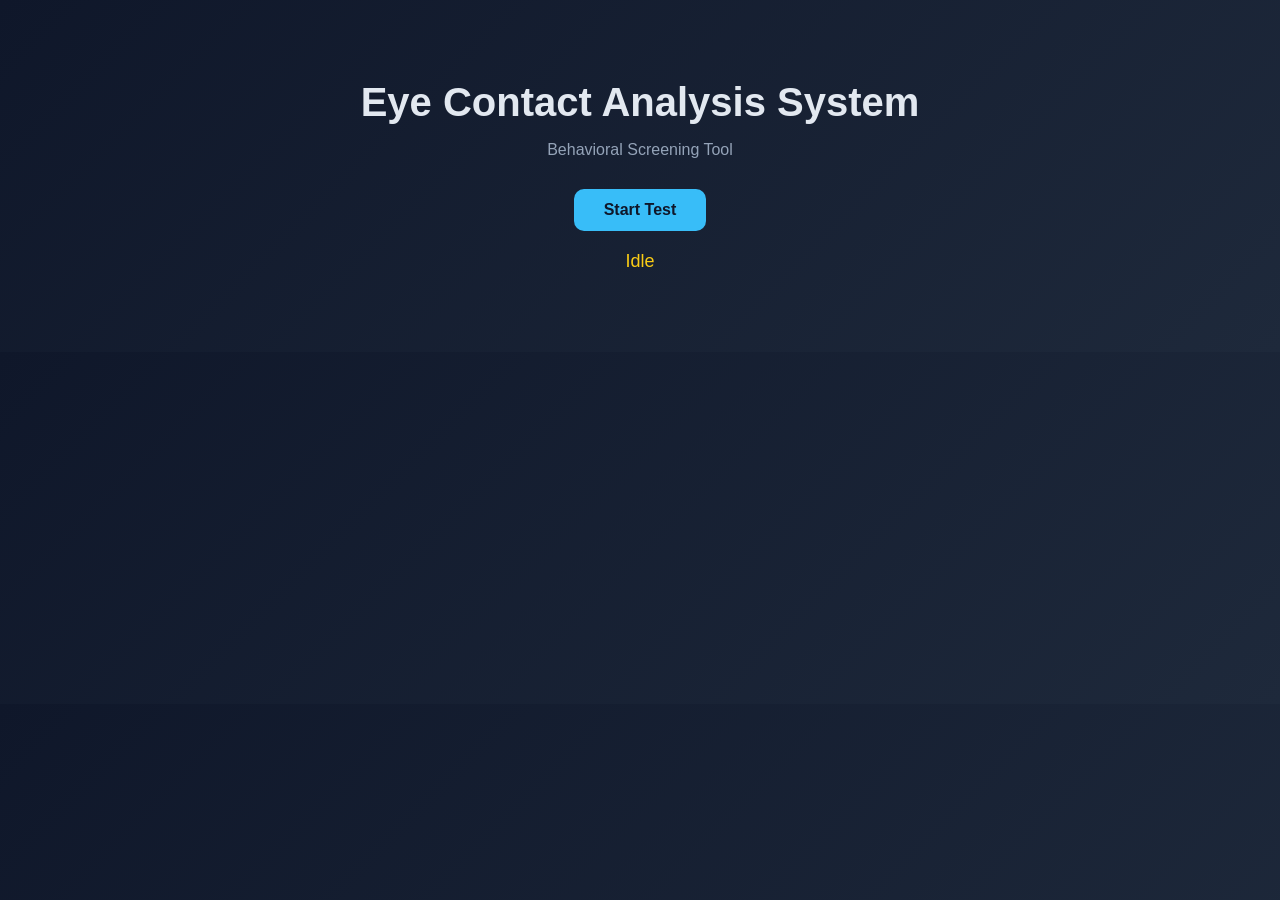
==== index.html @ 303dc3bf "frontend added" ====
<!DOCTYPE html>
<html lang="en">
<head>
    <meta charset="UTF-8">
    <title>Eye Contact Analysis</title>
    <link rel="stylesheet" href="styles.css">
</head>
<body>

<div class="container">
    <h1>Eye Contact Analysis System</h1>
    <p class="subtitle">Behavioral Screening Tool</p>

    <button onclick="startTest()" id="startBtn">
        Start Test
    </button>

    <div id="status">Idle</div>

    <div id="report" class="hidden">
        <h2>Session Report</h2>
        <div class="grid">
            <div class="card"><span>Eye Contact</span><p id="eye"></p></div>
            <div class="card"><span>Blink Rate</span><p id="blink"></p></div>
            <div class="card"><span>Fixations</span><p id="fix"></p></div>
            <div class="card"><span>Gaze Variance</span><p id="gaze"></p></div>
        </div>

        <div class="result">
            <h3 id="prediction"></h3>
            <p id="confidence"></p>
        </div>
    </div>
</div>

<script>
function startTest() {
    document.getElementById("status").innerText = "Running test... Please look at camera";
    
    fetch("http://127.0.0.1:5000/start-test")
    .then(res => res.json())
    .then(data => {
        const result = JSON.parse(data.result);

        document.getElementById("status").innerText = "Session Complete";

        document.getElementById("eye").innerText = result.eye_contact.toFixed(1) + "%";
        document.getElementById("blink").innerText = result.blink_rate.toFixed(1) + "/min";
        document.getElementById("fix").innerText = result.fixations;
        document.getElementById("gaze").innerText = result.gaze_variance.toFixed(2);

        document.getElementById("prediction").innerText = "Prediction: " + result.prediction;
        document.getElementById("confidence").innerText = "Confidence: " + result.confidence.toFixed(1) + "%";

        document.getElementById("report").classList.remove("hidden");
    });
}
</script>

</body>
</html>
---- styles.css ----
body {
    margin: 0;
    font-family: 'Segoe UI', sans-serif;
    background: linear-gradient(135deg, #0f172a, #1e293b);
    color: #e2e8f0;
}

.container {
    max-width: 800px;
    margin: 80px auto;
    text-align: center;
}

h1 {
    font-size: 2.5rem;
    margin-bottom: 5px;
}

.subtitle {
    color: #94a3b8;
    margin-bottom: 30px;
}

button {
    background: #38bdf8;
    border: none;
    padding: 12px 30px;
    font-size: 16px;
    border-radius: 10px;
    cursor: pointer;
    color: #0f172a;
    font-weight: bold;
    transition: 0.3s;
}

button:hover {
    background: #0ea5e9;
    transform: scale(1.05);
}

#status {
    margin-top: 20px;
    font-size: 18px;
    color: #facc15;
}

.hidden {
    display: none;
}

.grid {
    display: grid;
    grid-template-columns: repeat(2, 1fr);
    gap: 15px;
    margin-top: 30px;
}

.card {
    background: #1e293b;
    padding: 20px;
    border-radius: 15px;
    box-shadow: 0 4px 20px rgba(0,0,0,0.3);
}

.card span {
    color: #94a3b8;
    font-size: 14px;
}

.card p {
    font-size: 22px;
    margin: 5px 0 0;
}

.result {
    margin-top: 30px;
    padding: 20px;
    border-radius: 15px;
    background: #0f172a;
    border: 1px solid #334155;
}

.result h3 {
    color: #22c55e;
    margin-bottom: 5px;
}

.result p {
    color: #94a3b8;
}
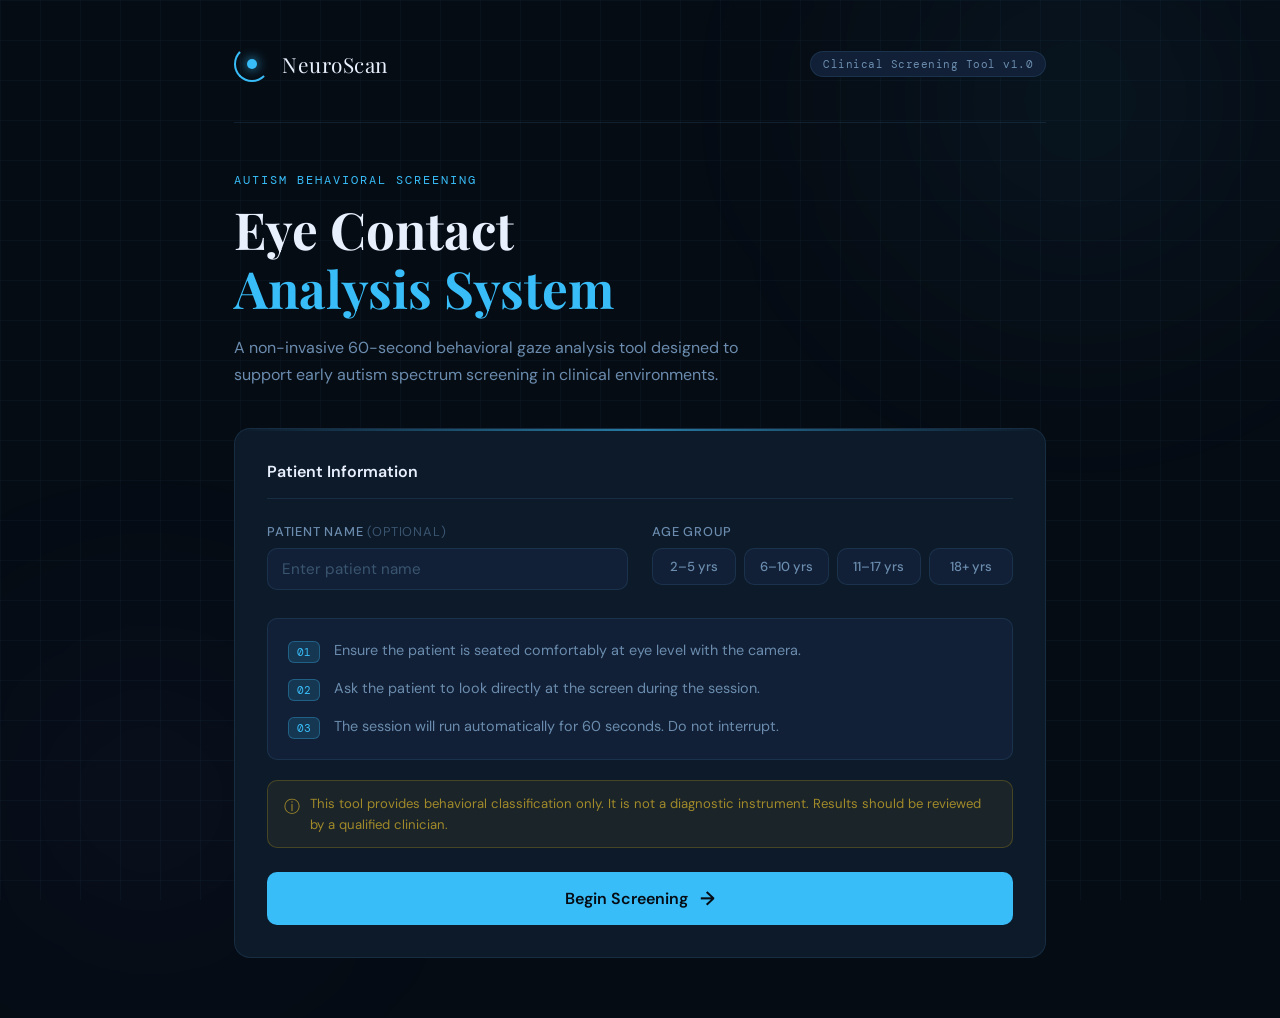
==== commit b8f97b68: "enhance UI with clinical design, age selector and medical recommendations" ====
--- a/index.html
+++ b/index.html
@@ -1,61 +1,425 @@
-<!DOCTYPE html>
+<!doctype html>
 <html lang="en">
-<head>
-    <meta charset="UTF-8">
-    <title>Eye Contact Analysis</title>
-    <link rel="stylesheet" href="styles.css">
-</head>
-<body>
-
-<div class="container">
-    <h1>Eye Contact Analysis System</h1>
-    <p class="subtitle">Behavioral Screening Tool</p>
-
-    <button onclick="startTest()" id="startBtn">
-        Start Test
-    </button>
-
-    <div id="status">Idle</div>
-
-    <div id="report" class="hidden">
-        <h2>Session Report</h2>
-        <div class="grid">
-            <div class="card"><span>Eye Contact</span><p id="eye"></p></div>
-            <div class="card"><span>Blink Rate</span><p id="blink"></p></div>
-            <div class="card"><span>Fixations</span><p id="fix"></p></div>
-            <div class="card"><span>Gaze Variance</span><p id="gaze"></p></div>
-        </div>
-
-        <div class="result">
-            <h3 id="prediction"></h3>
-            <p id="confidence"></p>
-        </div>
+  <head>
+    <meta charset="UTF-8" />
+    <title>NeuroScan | Eye Contact Analysis System</title>
+    <link rel="preconnect" href="https://fonts.googleapis.com" />
+    <link
+      href="https://fonts.googleapis.com/css2?family=DM+Sans:wght@300;400;500;600&family=DM+Mono:wght@400;500&family=Playfair+Display:wght@600&display=swap"
+      rel="stylesheet"
+    />
+    <link rel="stylesheet" href="styles.css" />
+  </head>
+  <body>
+    <div class="bg-grid"></div>
+    <div class="bg-glow bg-glow-1"></div>
+    <div class="bg-glow bg-glow-2"></div>
+
+    <div class="container">
+      <!-- HEADER -->
+      <header class="header">
+        <div class="header-logo">
+          <div class="logo-mark">
+            <div class="logo-ring"></div>
+            <div class="logo-dot"></div>
+          </div>
+          <span class="logo-text">NeuroScan</span>
+        </div>
+        <div class="header-badge">Clinical Screening Tool v1.0</div>
+      </header>
+
+      <!-- WELCOME SCREEN -->
+      <div id="welcome" class="screen screen-welcome">
+        <div class="welcome-hero">
+          <p class="section-eyebrow">Autism Behavioral Screening</p>
+          <h1 class="hero-title">
+            Eye Contact<br /><span class="accent">Analysis System</span>
+          </h1>
+          <p class="hero-sub">
+            A non-invasive 60-second behavioral gaze analysis tool designed to
+            support early autism spectrum screening in clinical environments.
+          </p>
+        </div>
+
+        <div class="form-panel">
+          <h3 class="form-title">Patient Information</h3>
+
+          <div class="form-row">
+            <div class="form-group">
+              <label class="form-label"
+                >Patient Name <span class="optional">(optional)</span></label
+              >
+              <input
+                type="text"
+                id="patientName"
+                class="form-input"
+                placeholder="Enter patient name"
+              />
+            </div>
+            <div class="form-group">
+              <label class="form-label">Age Group</label>
+              <div class="age-selector">
+                <button
+                  class="age-btn"
+                  data-age="2-5"
+                  onclick="selectAge(this)"
+                >
+                  2–5 yrs
+                </button>
+                <button
+                  class="age-btn"
+                  data-age="6-10"
+                  onclick="selectAge(this)"
+                >
+                  6–10 yrs
+                </button>
+                <button
+                  class="age-btn"
+                  data-age="11-17"
+                  onclick="selectAge(this)"
+                >
+                  11–17 yrs
+                </button>
+                <button
+                  class="age-btn"
+                  data-age="18+"
+                  onclick="selectAge(this)"
+                >
+                  18+ yrs
+                </button>
+              </div>
+            </div>
+          </div>
+
+          <div class="instruction-box">
+            <div class="instruction-item">
+              <div class="instr-num">01</div>
+              <p>
+                Ensure the patient is seated comfortably at eye level with the
+                camera.
+              </p>
+            </div>
+            <div class="instruction-item">
+              <div class="instr-num">02</div>
+              <p>
+                Ask the patient to look directly at the screen during the
+                session.
+              </p>
+            </div>
+            <div class="instruction-item">
+              <div class="instr-num">03</div>
+              <p>
+                The session will run automatically for 60 seconds. Do not
+                interrupt.
+              </p>
+            </div>
+          </div>
+
+          <div class="disclaimer">
+            <span class="disclaimer-icon">&#9432;</span>
+            This tool provides behavioral classification only. It is not a
+            diagnostic instrument. Results should be reviewed by a qualified
+            clinician.
+          </div>
+
+          <button onclick="startTest()" class="btn-primary" id="startBtn">
+            <span>Begin Screening</span>
+            <div class="btn-arrow">&#8594;</div>
+          </button>
+        </div>
+      </div>
+
+      <!-- RUNNING SCREEN -->
+      <div id="running" class="screen hidden">
+        <div class="running-center">
+          <div class="pulse-ring-container">
+            <div class="pulse-ring pr1"></div>
+            <div class="pulse-ring pr2"></div>
+            <div class="pulse-ring pr3"></div>
+            <div class="camera-icon">
+              <div class="cam-lens"></div>
+            </div>
+          </div>
+          <h2 class="running-title">Session In Progress</h2>
+          <p class="running-sub">
+            Please maintain eye contact with the screen.<br />Do not move or
+            look away.
+          </p>
+          <div class="progress-bar-wrap">
+            <div class="progress-bar-track">
+              <div class="progress-bar-fill" id="progressFill"></div>
+            </div>
+            <div class="progress-labels">
+              <span>0s</span>
+              <span id="progressTimer">60s remaining</span>
+              <span>60s</span>
+            </div>
+          </div>
+          <div class="live-indicators">
+            <div class="live-dot"></div>
+            <span>Recording behavioral data</span>
+          </div>
+        </div>
+      </div>
+
+      <!-- RESULT SCREEN -->
+      <div id="report" class="screen hidden">
+        <div class="result-header">
+          <div>
+            <p class="section-eyebrow">Screening Complete</p>
+            <h2 class="result-title">Behavioral Analysis Report</h2>
+          </div>
+          <div class="result-meta" id="resultMeta"></div>
+        </div>
+
+        <!-- Prediction Banner -->
+        <div class="prediction-banner" id="predictionBanner">
+          <div class="pred-left">
+            <div class="pred-icon" id="predIcon"></div>
+            <div>
+              <p class="pred-label">ML Classification</p>
+              <h2 class="pred-value" id="predValue"></h2>
+            </div>
+          </div>
+          <div class="pred-right">
+            <p class="conf-label">Confidence Score</p>
+            <div class="conf-bar-wrap">
+              <div class="conf-bar-track">
+                <div class="conf-bar-fill" id="confBar"></div>
+              </div>
+              <span class="conf-percent" id="confPercent"></span>
+            </div>
+          </div>
+        </div>
+
+        <!-- Metrics Grid -->
+        <div class="metrics-grid">
+          <div class="metric-card">
+            <p class="metric-label">Eye Contact</p>
+            <p class="metric-value" id="eye"></p>
+            <div class="metric-bar-wrap">
+              <div class="metric-bar" id="eyeBar"></div>
+            </div>
+          </div>
+          <div class="metric-card">
+            <p class="metric-label">Blink Rate</p>
+            <p class="metric-value" id="blink"></p>
+            <p class="metric-ref">Normal: 15–20/min</p>
+          </div>
+          <div class="metric-card">
+            <p class="metric-label">Total Fixations</p>
+            <p class="metric-value" id="fix"></p>
+            <p class="metric-ref">Higher = more stable gaze</p>
+          </div>
+          <div class="metric-card">
+            <p class="metric-label">Gaze Variance</p>
+            <p class="metric-value" id="gaze"></p>
+            <p class="metric-ref">Lower = more stable</p>
+          </div>
+        </div>
+
+        <!-- Clinical Recommendation -->
+        <div class="recommendation-box" id="recommendationBox">
+          <div class="rec-header">
+            <div class="rec-title-wrap">
+              <div class="rec-icon-box" id="recIconBox"></div>
+              <h3 class="rec-title">Clinical Recommendation</h3>
+            </div>
+            <div class="age-badge" id="ageBadge"></div>
+          </div>
+          <p class="rec-body" id="recBody"></p>
+          <div class="rec-actions" id="recActions"></div>
+        </div>
+
+        <div class="result-footer">
+          <p class="result-disclaimer">
+            &#9432; This report is generated by an AI-based behavioral screening
+            tool. It does not constitute a medical diagnosis. All results must
+            be interpreted by a qualified healthcare professional.
+          </p>
+          <button onclick="newSession()" class="btn-secondary">
+            &#8635; New Session
+          </button>
+        </div>
+      </div>
+
+      <!-- ERROR -->
+      <div id="status" class="hidden error-msg"></div>
     </div>
-</div>
-
-<script>
-function startTest() {
-    document.getElementById("status").innerText = "Running test... Please look at camera";
-    
-    fetch("http://127.0.0.1:5000/start-test")
-    .then(res => res.json())
-    .then(data => {
-        const result = JSON.parse(data.result);
-
-        document.getElementById("status").innerText = "Session Complete";
-
-        document.getElementById("eye").innerText = result.eye_contact.toFixed(1) + "%";
-        document.getElementById("blink").innerText = result.blink_rate.toFixed(1) + "/min";
+
+    <script>
+      let selectedAge = "";
+      let progressInterval = null;
+
+      function selectAge(btn) {
+        document
+          .querySelectorAll(".age-btn")
+          .forEach((b) => b.classList.remove("active"));
+        btn.classList.add("active");
+        selectedAge = btn.getAttribute("data-age");
+      }
+
+      function startTest() {
+        if (!selectedAge) {
+          alert("Please select an age group before starting.");
+          return;
+        }
+
+        document.getElementById("welcome").classList.add("hidden");
+        document.getElementById("running").classList.remove("hidden");
+
+        // Animate progress bar
+        let elapsed = 0;
+        const total = 60;
+        progressInterval = setInterval(() => {
+          elapsed++;
+          const pct = (elapsed / total) * 100;
+          document.getElementById("progressFill").style.width = pct + "%";
+          document.getElementById("progressTimer").innerText =
+            total - elapsed + "s remaining";
+          if (elapsed >= total) clearInterval(progressInterval);
+        }, 1000);
+
+        fetch("/start-test")
+          .then((res) => res.json().then((data) => ({ ok: res.ok, data })))
+          .then(({ ok, data }) => {
+            clearInterval(progressInterval);
+            if (!ok)
+              throw new Error(data.details || data.error || "Test failed");
+
+            showResult(data);
+          })
+          .catch((error) => {
+            clearInterval(progressInterval);
+            document.getElementById("running").classList.add("hidden");
+            document.getElementById("status").classList.remove("hidden");
+            document.getElementById("status").innerText =
+              "Error: " + error.message;
+          });
+      }
+
+      function showResult(result) {
+        document.getElementById("running").classList.add("hidden");
+        document.getElementById("report").classList.remove("hidden");
+
+        const isTypical = result.prediction === "Typical";
+        const name =
+          document.getElementById("patientName").value || "Anonymous";
+        const now = new Date();
+        const dateStr = now.toLocaleDateString("en-IN", {
+          day: "2-digit",
+          month: "short",
+          year: "numeric",
+        });
+        const timeStr = now.toLocaleTimeString("en-IN", {
+          hour: "2-digit",
+          minute: "2-digit",
+        });
+
+        // Meta
+        document.getElementById("resultMeta").innerHTML = `
+        <p class="meta-name">${name}</p>
+        <p class="meta-info">Age: ${selectedAge} &nbsp;|&nbsp; ${dateStr} &nbsp;|&nbsp; ${timeStr}</p>
+    `;
+
+        // Prediction banner
+        const banner = document.getElementById("predictionBanner");
+        banner.className =
+          "prediction-banner " +
+          (isTypical ? "banner-typical" : "banner-atypical");
+
+        document.getElementById("predIcon").innerHTML = isTypical
+          ? '<div class="icon-check">&#10003;</div>'
+          : '<div class="icon-warn">&#9650;</div>';
+
+        document.getElementById("predValue").innerText = isTypical
+          ? "Typical Gaze Behavior"
+          : "Atypical Gaze Behavior";
+
+        const conf = result.confidence.toFixed(1);
+        document.getElementById("confPercent").innerText = conf + "%";
+        setTimeout(() => {
+          document.getElementById("confBar").style.width = conf + "%";
+          document.getElementById("confBar").style.background = isTypical
+            ? "#22c55e"
+            : "#ef4444";
+        }, 300);
+
+        // Metrics
+        const eyeVal = result.eye_contact.toFixed(1);
+        document.getElementById("eye").innerText = eyeVal + "%";
+        document.getElementById("blink").innerText =
+          result.blink_rate.toFixed(1) + "/min";
         document.getElementById("fix").innerText = result.fixations;
-        document.getElementById("gaze").innerText = result.gaze_variance.toFixed(2);
-
-        document.getElementById("prediction").innerText = "Prediction: " + result.prediction;
-        document.getElementById("confidence").innerText = "Confidence: " + result.confidence.toFixed(1) + "%";
-
-        document.getElementById("report").classList.remove("hidden");
-    });
-}
-</script>
-
-</body>
-</html>+        document.getElementById("gaze").innerText =
+          result.gaze_variance.toFixed(2);
+        setTimeout(() => {
+          document.getElementById("eyeBar").style.width = eyeVal + "%";
+          document.getElementById("eyeBar").style.background =
+            eyeVal > 60 ? "#22c55e" : eyeVal > 40 ? "#facc15" : "#ef4444";
+        }, 400);
+
+        // Recommendation
+        const recBox = document.getElementById("recommendationBox");
+        recBox.className =
+          "recommendation-box " + (isTypical ? "rec-typical" : "rec-atypical");
+
+        document.getElementById("recIconBox").innerHTML = isTypical
+          ? '<span style="color:#22c55e;font-size:22px;">&#10003;</span>'
+          : '<span style="color:#ef4444;font-size:22px;">&#9650;</span>';
+
+        document.getElementById("ageBadge").innerText =
+          "Age Group: " + selectedAge;
+
+        const recText = getRecommendation(isTypical, selectedAge, result);
+        document.getElementById("recBody").innerHTML = recText.body;
+        document.getElementById("recActions").innerHTML = recText.actions;
+      }
+
+      function getRecommendation(isTypical, age, result) {
+        if (isTypical) {
+          return {
+            body: `The patient's gaze behavior falls <strong>within the typical range</strong> for the ${age} age group. Eye contact percentage and fixation patterns are consistent with normative behavioral data. <strong>No immediate specialist consultation is indicated</strong> based on this screening.`,
+            actions: `<div class="action-item action-ok"><strong>Next Step:</strong> Routine follow-up at next scheduled visit. No further action required at this time.</div>`,
+          };
+        } else {
+          let ageSpecific = "";
+          if (age === "2-5") {
+            ageSpecific =
+              "Early behavioral intervention is most effective in this age group. Early referral is strongly advised.";
+          } else if (age === "6-10") {
+            ageSpecific =
+              "School-age children benefit significantly from early support programs. A developmental assessment is recommended.";
+          } else if (age === "11-17") {
+            ageSpecific =
+              "Adolescent behavioral patterns should be evaluated in context of developmental history.";
+          } else {
+            ageSpecific =
+              "Adult presentations of atypical gaze behavior should be assessed alongside full clinical history.";
+          }
+
+          return {
+            body: `The patient's gaze behavior shows <strong>atypical patterns</strong> compared to normative data for the ${age} age group. Eye contact percentage and gaze stability metrics fall outside the typical range. <strong>A specialist consultation is recommended</strong> for comprehensive evaluation. ${ageSpecific}`,
+            actions: `
+                <div class="action-item action-warn"><strong>Recommended Action:</strong> Refer to a developmental pediatrician or child psychiatrist for comprehensive autism spectrum evaluation.</div>
+                <div class="action-item action-info"><strong>Suggested Assessment:</strong> Consider formal evaluation using standardized tools (ADOS-2, ADI-R) as clinically appropriate.</div>
+                <div class="action-item action-info"><strong>Note to Clinician:</strong> This screening result is one data point. A full clinical interview and developmental history are essential for any diagnosis.</div>
+            `,
+          };
+        }
+      }
+
+      function newSession() {
+        selectedAge = "";
+        document
+          .querySelectorAll(".age-btn")
+          .forEach((b) => b.classList.remove("active"));
+        document.getElementById("patientName").value = "";
+        document.getElementById("report").classList.add("hidden");
+        document.getElementById("status").classList.add("hidden");
+        document.getElementById("progressFill").style.width = "0%";
+        document.getElementById("welcome").classList.remove("hidden");
+      }
+    </script>
+  </body>
+</html>
--- a/styles.css
+++ b/styles.css
@@ -1,90 +1,919 @@
+/* ========= RESET & BASE ========= */
+*,
+*::before,
+*::after {
+  box-sizing: border-box;
+  margin: 0;
+  padding: 0;
+}
+
+:root {
+  --bg: #060c14;
+  --surface: #0d1a2a;
+  --surface2: #112036;
+  --border: rgba(99, 179, 237, 0.12);
+  --border-bright: rgba(99, 179, 237, 0.25);
+  --text: #e8f0fe;
+  --text-muted: #6b8cae;
+  --text-dim: #3a5570;
+  --accent: #38bdf8;
+  --accent-glow: rgba(56, 189, 248, 0.15);
+  --green: #22c55e;
+  --green-dim: rgba(34, 197, 94, 0.1);
+  --red: #ef4444;
+  --red-dim: rgba(239, 68, 68, 0.1);
+  --yellow: #facc15;
+  --font-main: "DM Sans", sans-serif;
+  --font-mono: "DM Mono", monospace;
+  --font-display: "Playfair Display", serif;
+  --radius: 16px;
+  --radius-sm: 10px;
+  --transition: 0.3s cubic-bezier(0.4, 0, 0.2, 1);
+}
+
+html {
+  font-size: 16px;
+}
+
 body {
-    margin: 0;
-    font-family: 'Segoe UI', sans-serif;
-    background: linear-gradient(135deg, #0f172a, #1e293b);
-    color: #e2e8f0;
-}
-
+  font-family: var(--font-main);
+  background: var(--bg);
+  color: var(--text);
+  min-height: 100vh;
+  overflow-x: hidden;
+  position: relative;
+}
+
+/* ========= BACKGROUND ========= */
+.bg-grid {
+  position: fixed;
+  inset: 0;
+  z-index: 0;
+  background-image:
+    linear-gradient(rgba(99, 179, 237, 0.04) 1px, transparent 1px),
+    linear-gradient(90deg, rgba(99, 179, 237, 0.04) 1px, transparent 1px);
+  background-size: 40px 40px;
+  pointer-events: none;
+}
+
+.bg-glow {
+  position: fixed;
+  border-radius: 50%;
+  filter: blur(100px);
+  pointer-events: none;
+  z-index: 0;
+}
+.bg-glow-1 {
+  width: 600px;
+  height: 600px;
+  background: radial-gradient(
+    circle,
+    rgba(56, 189, 248, 0.07) 0%,
+    transparent 70%
+  );
+  top: -200px;
+  right: -100px;
+  animation: float1 8s ease-in-out infinite;
+}
+.bg-glow-2 {
+  width: 500px;
+  height: 500px;
+  background: radial-gradient(
+    circle,
+    rgba(99, 102, 241, 0.06) 0%,
+    transparent 70%
+  );
+  bottom: -150px;
+  left: -100px;
+  animation: float2 10s ease-in-out infinite;
+}
+@keyframes float1 {
+  0%,
+  100% {
+    transform: translateY(0);
+  }
+  50% {
+    transform: translateY(30px);
+  }
+}
+@keyframes float2 {
+  0%,
+  100% {
+    transform: translateY(0);
+  }
+  50% {
+    transform: translateY(-25px);
+  }
+}
+
+/* ========= CONTAINER ========= */
 .container {
-    max-width: 800px;
-    margin: 80px auto;
-    text-align: center;
-}
-
-h1 {
-    font-size: 2.5rem;
-    margin-bottom: 5px;
-}
-
-.subtitle {
-    color: #94a3b8;
-    margin-bottom: 30px;
-}
-
-button {
-    background: #38bdf8;
-    border: none;
-    padding: 12px 30px;
-    font-size: 16px;
-    border-radius: 10px;
-    cursor: pointer;
-    color: #0f172a;
-    font-weight: bold;
-    transition: 0.3s;
-}
-
-button:hover {
-    background: #0ea5e9;
-    transform: scale(1.05);
-}
-
-#status {
-    margin-top: 20px;
-    font-size: 18px;
-    color: #facc15;
-}
-
+  position: relative;
+  z-index: 1;
+  max-width: 860px;
+  margin: 0 auto;
+  padding: 30px 24px 60px;
+}
+
+/* ========= HEADER ========= */
+.header {
+  display: flex;
+  align-items: center;
+  justify-content: space-between;
+  padding: 16px 0 40px;
+  border-bottom: 1px solid var(--border);
+  margin-bottom: 50px;
+  animation: fadeDown 0.6s ease both;
+}
+
+.header-logo {
+  display: flex;
+  align-items: center;
+  gap: 12px;
+}
+
+.logo-mark {
+  width: 36px;
+  height: 36px;
+  position: relative;
+  display: flex;
+  align-items: center;
+  justify-content: center;
+}
+.logo-ring {
+  position: absolute;
+  inset: 0;
+  border: 2px solid var(--accent);
+  border-radius: 50%;
+  animation: spin 6s linear infinite;
+  border-top-color: transparent;
+  border-right-color: transparent;
+}
+.logo-dot {
+  width: 10px;
+  height: 10px;
+  background: var(--accent);
+  border-radius: 50%;
+  box-shadow: 0 0 12px var(--accent);
+}
+@keyframes spin {
+  to {
+    transform: rotate(360deg);
+  }
+}
+
+.logo-text {
+  font-family: var(--font-display);
+  font-size: 1.3rem;
+  color: var(--text);
+  letter-spacing: 0.5px;
+}
+
+.header-badge {
+  font-family: var(--font-mono);
+  font-size: 0.7rem;
+  color: var(--text-muted);
+  background: var(--surface2);
+  border: 1px solid var(--border);
+  padding: 5px 12px;
+  border-radius: 20px;
+  letter-spacing: 0.5px;
+}
+
+/* ========= SCREENS ========= */
+.screen {
+  animation: fadeUp 0.5s ease both;
+}
 .hidden {
-    display: none;
-}
-
-.grid {
-    display: grid;
-    grid-template-columns: repeat(2, 1fr);
-    gap: 15px;
-    margin-top: 30px;
-}
-
-.card {
-    background: #1e293b;
-    padding: 20px;
-    border-radius: 15px;
-    box-shadow: 0 4px 20px rgba(0,0,0,0.3);
-}
-
-.card span {
-    color: #94a3b8;
-    font-size: 14px;
-}
-
-.card p {
-    font-size: 22px;
-    margin: 5px 0 0;
-}
-
-.result {
-    margin-top: 30px;
-    padding: 20px;
-    border-radius: 15px;
-    background: #0f172a;
-    border: 1px solid #334155;
-}
-
-.result h3 {
-    color: #22c55e;
-    margin-bottom: 5px;
-}
-
-.result p {
-    color: #94a3b8;
-}+  display: none !important;
+}
+
+@keyframes fadeUp {
+  from {
+    opacity: 0;
+    transform: translateY(20px);
+  }
+  to {
+    opacity: 1;
+    transform: translateY(0);
+  }
+}
+@keyframes fadeDown {
+  from {
+    opacity: 0;
+    transform: translateY(-10px);
+  }
+  to {
+    opacity: 1;
+    transform: translateY(0);
+  }
+}
+
+/* ========= WELCOME ========= */
+.section-eyebrow {
+  font-family: var(--font-mono);
+  font-size: 0.72rem;
+  color: var(--accent);
+  letter-spacing: 2px;
+  text-transform: uppercase;
+  margin-bottom: 12px;
+}
+
+.welcome-hero {
+  margin-bottom: 40px;
+}
+
+.hero-title {
+  font-family: var(--font-display);
+  font-size: clamp(2.2rem, 5vw, 3.2rem);
+  line-height: 1.15;
+  color: var(--text);
+  margin-bottom: 16px;
+}
+.hero-title .accent {
+  color: var(--accent);
+}
+
+.hero-sub {
+  font-size: 1rem;
+  color: var(--text-muted);
+  max-width: 540px;
+  line-height: 1.7;
+}
+
+/* Form panel */
+.form-panel {
+  background: var(--surface);
+  border: 1px solid var(--border);
+  border-radius: var(--radius);
+  padding: 32px;
+  position: relative;
+  overflow: hidden;
+}
+.form-panel::before {
+  content: "";
+  position: absolute;
+  top: 0;
+  left: 0;
+  right: 0;
+  height: 2px;
+  background: linear-gradient(90deg, transparent, var(--accent), transparent);
+  opacity: 0.6;
+}
+
+.form-title {
+  font-size: 1rem;
+  font-weight: 600;
+  color: var(--text);
+  margin-bottom: 24px;
+  padding-bottom: 16px;
+  border-bottom: 1px solid var(--border);
+}
+
+.form-row {
+  display: grid;
+  grid-template-columns: 1fr 1fr;
+  gap: 24px;
+  margin-bottom: 28px;
+}
+@media (max-width: 600px) {
+  .form-row {
+    grid-template-columns: 1fr;
+  }
+}
+
+.form-group {
+  display: flex;
+  flex-direction: column;
+  gap: 8px;
+}
+
+.form-label {
+  font-size: 0.8rem;
+  font-weight: 500;
+  color: var(--text-muted);
+  text-transform: uppercase;
+  letter-spacing: 0.8px;
+}
+.optional {
+  color: var(--text-dim);
+  font-weight: 400;
+}
+
+.form-input {
+  background: var(--surface2);
+  border: 1px solid var(--border);
+  border-radius: var(--radius-sm);
+  padding: 10px 14px;
+  color: var(--text);
+  font-family: var(--font-main);
+  font-size: 0.95rem;
+  outline: none;
+  transition: var(--transition);
+}
+.form-input:focus {
+  border-color: var(--accent);
+  box-shadow: 0 0 0 3px var(--accent-glow);
+}
+.form-input::placeholder {
+  color: var(--text-dim);
+}
+
+/* Age selector */
+.age-selector {
+  display: grid;
+  grid-template-columns: repeat(4, 1fr);
+  gap: 8px;
+}
+
+.age-btn {
+  background: var(--surface2);
+  border: 1px solid var(--border);
+  border-radius: var(--radius-sm);
+  padding: 9px 6px;
+  color: var(--text-muted);
+  font-family: var(--font-main);
+  font-size: 0.82rem;
+  font-weight: 500;
+  cursor: pointer;
+  transition: var(--transition);
+  text-align: center;
+}
+.age-btn:hover {
+  border-color: var(--accent);
+  color: var(--accent);
+}
+.age-btn.active {
+  background: var(--accent-glow);
+  border-color: var(--accent);
+  color: var(--accent);
+  box-shadow: 0 0 12px var(--accent-glow);
+}
+
+/* Instructions */
+.instruction-box {
+  display: flex;
+  flex-direction: column;
+  gap: 14px;
+  background: var(--surface2);
+  border: 1px solid var(--border);
+  border-radius: var(--radius-sm);
+  padding: 20px;
+  margin-bottom: 20px;
+}
+
+.instruction-item {
+  display: flex;
+  align-items: flex-start;
+  gap: 14px;
+}
+
+.instr-num {
+  font-family: var(--font-mono);
+  font-size: 0.7rem;
+  color: var(--accent);
+  background: var(--accent-glow);
+  border: 1px solid rgba(56, 189, 248, 0.3);
+  border-radius: 6px;
+  padding: 3px 8px;
+  white-space: nowrap;
+  flex-shrink: 0;
+  margin-top: 2px;
+}
+
+.instruction-item p {
+  font-size: 0.9rem;
+  color: var(--text-muted);
+  line-height: 1.6;
+}
+
+/* Disclaimer */
+.disclaimer {
+  background: rgba(250, 204, 21, 0.06);
+  border: 1px solid rgba(250, 204, 21, 0.2);
+  border-radius: var(--radius-sm);
+  padding: 12px 16px;
+  font-size: 0.82rem;
+  color: #a18a2a;
+  line-height: 1.6;
+  margin-bottom: 24px;
+  display: flex;
+  gap: 10px;
+  align-items: flex-start;
+}
+.disclaimer-icon {
+  font-size: 1rem;
+  flex-shrink: 0;
+  margin-top: 1px;
+}
+
+/* Primary button */
+.btn-primary {
+  width: 100%;
+  display: flex;
+  align-items: center;
+  justify-content: center;
+  gap: 12px;
+  background: var(--accent);
+  color: var(--bg);
+  border: none;
+  border-radius: var(--radius-sm);
+  padding: 14px 28px;
+  font-family: var(--font-main);
+  font-size: 1rem;
+  font-weight: 600;
+  cursor: pointer;
+  transition: var(--transition);
+  position: relative;
+  overflow: hidden;
+}
+.btn-primary::before {
+  content: "";
+  position: absolute;
+  inset: 0;
+  background: linear-gradient(135deg, rgba(255, 255, 255, 0.15), transparent);
+  opacity: 0;
+  transition: var(--transition);
+}
+.btn-primary:hover {
+  transform: translateY(-2px);
+  box-shadow: 0 8px 30px rgba(56, 189, 248, 0.35);
+}
+.btn-primary:hover::before {
+  opacity: 1;
+}
+.btn-arrow {
+  font-size: 1.2rem;
+  transition: transform 0.3s;
+}
+.btn-primary:hover .btn-arrow {
+  transform: translateX(5px);
+}
+
+/* ========= RUNNING SCREEN ========= */
+.running-center {
+  text-align: center;
+  padding: 60px 20px;
+  display: flex;
+  flex-direction: column;
+  align-items: center;
+}
+
+.pulse-ring-container {
+  position: relative;
+  width: 120px;
+  height: 120px;
+  display: flex;
+  align-items: center;
+  justify-content: center;
+  margin-bottom: 40px;
+}
+
+.pulse-ring {
+  position: absolute;
+  border-radius: 50%;
+  border: 1px solid var(--accent);
+  animation: pulseRing 2.5s ease-out infinite;
+}
+.pr1 {
+  width: 120px;
+  height: 120px;
+  animation-delay: 0s;
+}
+.pr2 {
+  width: 80px;
+  height: 80px;
+  animation-delay: 0.5s;
+}
+.pr3 {
+  width: 50px;
+  height: 50px;
+  animation-delay: 1s;
+}
+
+@keyframes pulseRing {
+  0% {
+    transform: scale(0.8);
+    opacity: 1;
+  }
+  100% {
+    transform: scale(1.4);
+    opacity: 0;
+  }
+}
+
+.camera-icon {
+  width: 44px;
+  height: 44px;
+  background: var(--surface2);
+  border: 2px solid var(--border-bright);
+  border-radius: 50%;
+  display: flex;
+  align-items: center;
+  justify-content: center;
+  z-index: 1;
+}
+.cam-lens {
+  width: 18px;
+  height: 18px;
+  border: 2px solid var(--accent);
+  border-radius: 50%;
+  background: var(--accent-glow);
+  animation: blink 2s ease-in-out infinite;
+}
+@keyframes blink {
+  0%,
+  100% {
+    opacity: 1;
+  }
+  50% {
+    opacity: 0.3;
+  }
+}
+
+.running-title {
+  font-family: var(--font-display);
+  font-size: 1.8rem;
+  margin-bottom: 12px;
+}
+.running-sub {
+  color: var(--text-muted);
+  line-height: 1.7;
+  margin-bottom: 36px;
+}
+
+.progress-bar-wrap {
+  width: 100%;
+  max-width: 400px;
+  margin-bottom: 24px;
+}
+
+.progress-bar-track {
+  height: 4px;
+  background: var(--surface2);
+  border-radius: 10px;
+  overflow: hidden;
+  margin-bottom: 8px;
+}
+.progress-bar-fill {
+  height: 100%;
+  width: 0%;
+  background: linear-gradient(90deg, var(--accent), #818cf8);
+  border-radius: 10px;
+  transition: width 1s linear;
+  box-shadow: 0 0 10px var(--accent);
+}
+
+.progress-labels {
+  display: flex;
+  justify-content: space-between;
+  font-family: var(--font-mono);
+  font-size: 0.72rem;
+  color: var(--text-dim);
+}
+
+.live-indicators {
+  display: flex;
+  align-items: center;
+  gap: 8px;
+  font-size: 0.82rem;
+  color: var(--text-muted);
+}
+.live-dot {
+  width: 8px;
+  height: 8px;
+  border-radius: 50%;
+  background: var(--red);
+  box-shadow: 0 0 8px var(--red);
+  animation: livePulse 1.2s ease-in-out infinite;
+}
+@keyframes livePulse {
+  0%,
+  100% {
+    opacity: 1;
+  }
+  50% {
+    opacity: 0.3;
+  }
+}
+
+/* ========= RESULT SCREEN ========= */
+.result-header {
+  display: flex;
+  justify-content: space-between;
+  align-items: flex-start;
+  margin-bottom: 28px;
+}
+.result-title {
+  font-family: var(--font-display);
+  font-size: 1.8rem;
+  margin-top: 6px;
+}
+.result-meta {
+  text-align: right;
+}
+.meta-name {
+  font-weight: 600;
+  font-size: 0.95rem;
+  margin-bottom: 4px;
+}
+.meta-info {
+  font-size: 0.78rem;
+  color: var(--text-muted);
+  font-family: var(--font-mono);
+}
+
+/* Prediction banner */
+.prediction-banner {
+  display: flex;
+  justify-content: space-between;
+  align-items: center;
+  padding: 24px 28px;
+  border-radius: var(--radius);
+  border: 1px solid var(--border);
+  margin-bottom: 24px;
+  transition: var(--transition);
+  gap: 20px;
+}
+.banner-typical {
+  background: linear-gradient(
+    135deg,
+    rgba(34, 197, 94, 0.08),
+    rgba(34, 197, 94, 0.03)
+  );
+  border-color: rgba(34, 197, 94, 0.35);
+}
+.banner-atypical {
+  background: linear-gradient(
+    135deg,
+    rgba(239, 68, 68, 0.08),
+    rgba(239, 68, 68, 0.03)
+  );
+  border-color: rgba(239, 68, 68, 0.35);
+}
+
+.pred-left {
+  display: flex;
+  align-items: center;
+  gap: 16px;
+}
+.pred-right {
+  text-align: right;
+  min-width: 180px;
+}
+
+.pred-icon {
+  width: 44px;
+  height: 44px;
+  border-radius: 50%;
+  display: flex;
+  align-items: center;
+  justify-content: center;
+}
+.icon-check {
+  font-size: 22px;
+  color: var(--green);
+}
+.icon-warn {
+  font-size: 20px;
+  color: var(--red);
+}
+
+.pred-label {
+  font-size: 0.75rem;
+  color: var(--text-muted);
+  text-transform: uppercase;
+  letter-spacing: 1px;
+  margin-bottom: 4px;
+  font-family: var(--font-mono);
+}
+.pred-value {
+  font-family: var(--font-display);
+  font-size: 1.4rem;
+}
+
+.conf-label {
+  font-size: 0.75rem;
+  color: var(--text-muted);
+  margin-bottom: 8px;
+  font-family: var(--font-mono);
+  text-transform: uppercase;
+  letter-spacing: 1px;
+}
+.conf-bar-wrap {
+  display: flex;
+  align-items: center;
+  gap: 10px;
+}
+.conf-bar-track {
+  flex: 1;
+  height: 6px;
+  background: var(--surface2);
+  border-radius: 10px;
+  overflow: hidden;
+}
+.conf-bar-fill {
+  height: 100%;
+  width: 0%;
+  border-radius: 10px;
+  transition: width 1s ease 0.5s;
+}
+.conf-percent {
+  font-family: var(--font-mono);
+  font-size: 0.9rem;
+  font-weight: 500;
+  white-space: nowrap;
+}
+
+/* Metrics grid */
+.metrics-grid {
+  display: grid;
+  grid-template-columns: repeat(2, 1fr);
+  gap: 14px;
+  margin-bottom: 24px;
+}
+@media (max-width: 500px) {
+  .metrics-grid {
+    grid-template-columns: 1fr;
+  }
+}
+
+.metric-card {
+  background: var(--surface);
+  border: 1px solid var(--border);
+  border-radius: var(--radius-sm);
+  padding: 20px;
+  transition: var(--transition);
+}
+.metric-card:hover {
+  border-color: var(--border-bright);
+  transform: translateY(-2px);
+}
+
+.metric-label {
+  font-size: 0.75rem;
+  color: var(--text-muted);
+  text-transform: uppercase;
+  letter-spacing: 0.8px;
+  margin-bottom: 8px;
+  font-family: var(--font-mono);
+}
+.metric-value {
+  font-family: var(--font-display);
+  font-size: 1.8rem;
+  color: var(--text);
+  margin-bottom: 8px;
+}
+.metric-ref {
+  font-size: 0.72rem;
+  color: var(--text-dim);
+}
+
+.metric-bar-wrap {
+  height: 3px;
+  background: var(--surface2);
+  border-radius: 10px;
+  overflow: hidden;
+}
+.metric-bar {
+  height: 100%;
+  width: 0%;
+  border-radius: 10px;
+  transition: width 1s ease 0.5s;
+}
+
+/* Recommendation */
+.recommendation-box {
+  border: 1px solid var(--border);
+  border-radius: var(--radius);
+  padding: 24px 28px;
+  margin-bottom: 24px;
+}
+.rec-typical {
+  background: var(--green-dim);
+  border-color: rgba(34, 197, 94, 0.25);
+}
+.rec-atypical {
+  background: var(--red-dim);
+  border-color: rgba(239, 68, 68, 0.25);
+}
+
+.rec-header {
+  display: flex;
+  justify-content: space-between;
+  align-items: center;
+  margin-bottom: 16px;
+  padding-bottom: 14px;
+  border-bottom: 1px solid rgba(255, 255, 255, 0.06);
+}
+.rec-title-wrap {
+  display: flex;
+  align-items: center;
+  gap: 12px;
+}
+.rec-icon-box {
+  width: 32px;
+  height: 32px;
+  display: flex;
+  align-items: center;
+  justify-content: center;
+}
+.rec-title {
+  font-size: 1rem;
+  font-weight: 600;
+}
+.age-badge {
+  font-family: var(--font-mono);
+  font-size: 0.72rem;
+  background: var(--surface2);
+  border: 1px solid var(--border);
+  border-radius: 20px;
+  padding: 4px 12px;
+  color: var(--text-muted);
+}
+
+.rec-body {
+  font-size: 0.9rem;
+  color: var(--text-muted);
+  line-height: 1.75;
+  margin-bottom: 16px;
+}
+.rec-body strong {
+  color: var(--text);
+}
+
+.rec-actions {
+  display: flex;
+  flex-direction: column;
+  gap: 10px;
+}
+
+.action-item {
+  font-size: 0.85rem;
+  line-height: 1.6;
+  padding: 12px 16px;
+  border-radius: var(--radius-sm);
+}
+.action-item strong {
+  display: block;
+  margin-bottom: 2px;
+}
+.action-ok {
+  background: rgba(34, 197, 94, 0.08);
+  border: 1px solid rgba(34, 197, 94, 0.2);
+  color: #86efac;
+}
+.action-warn {
+  background: rgba(239, 68, 68, 0.08);
+  border: 1px solid rgba(239, 68, 68, 0.2);
+  color: #fca5a5;
+}
+.action-info {
+  background: rgba(56, 189, 248, 0.06);
+  border: 1px solid rgba(56, 189, 248, 0.15);
+  color: #7dd3fc;
+}
+
+/* Footer */
+.result-footer {
+  display: flex;
+  justify-content: space-between;
+  align-items: flex-start;
+  gap: 20px;
+  padding-top: 20px;
+  border-top: 1px solid var(--border);
+}
+.result-disclaimer {
+  font-size: 0.78rem;
+  color: var(--text-dim);
+  line-height: 1.6;
+  max-width: 550px;
+}
+
+.btn-secondary {
+  white-space: nowrap;
+  background: var(--surface2);
+  color: var(--text-muted);
+  border: 1px solid var(--border);
+  border-radius: var(--radius-sm);
+  padding: 10px 20px;
+  font-family: var(--font-main);
+  font-size: 0.9rem;
+  cursor: pointer;
+  transition: var(--transition);
+}
+.btn-secondary:hover {
+  border-color: var(--accent);
+  color: var(--accent);
+}
+
+/* Error */
+.error-msg {
+  background: var(--red-dim);
+  border: 1px solid rgba(239, 68, 68, 0.3);
+  border-radius: var(--radius-sm);
+  padding: 16px 20px;
+  color: #fca5a5;
+  font-size: 0.9rem;
+  margin-top: 20px;
+}
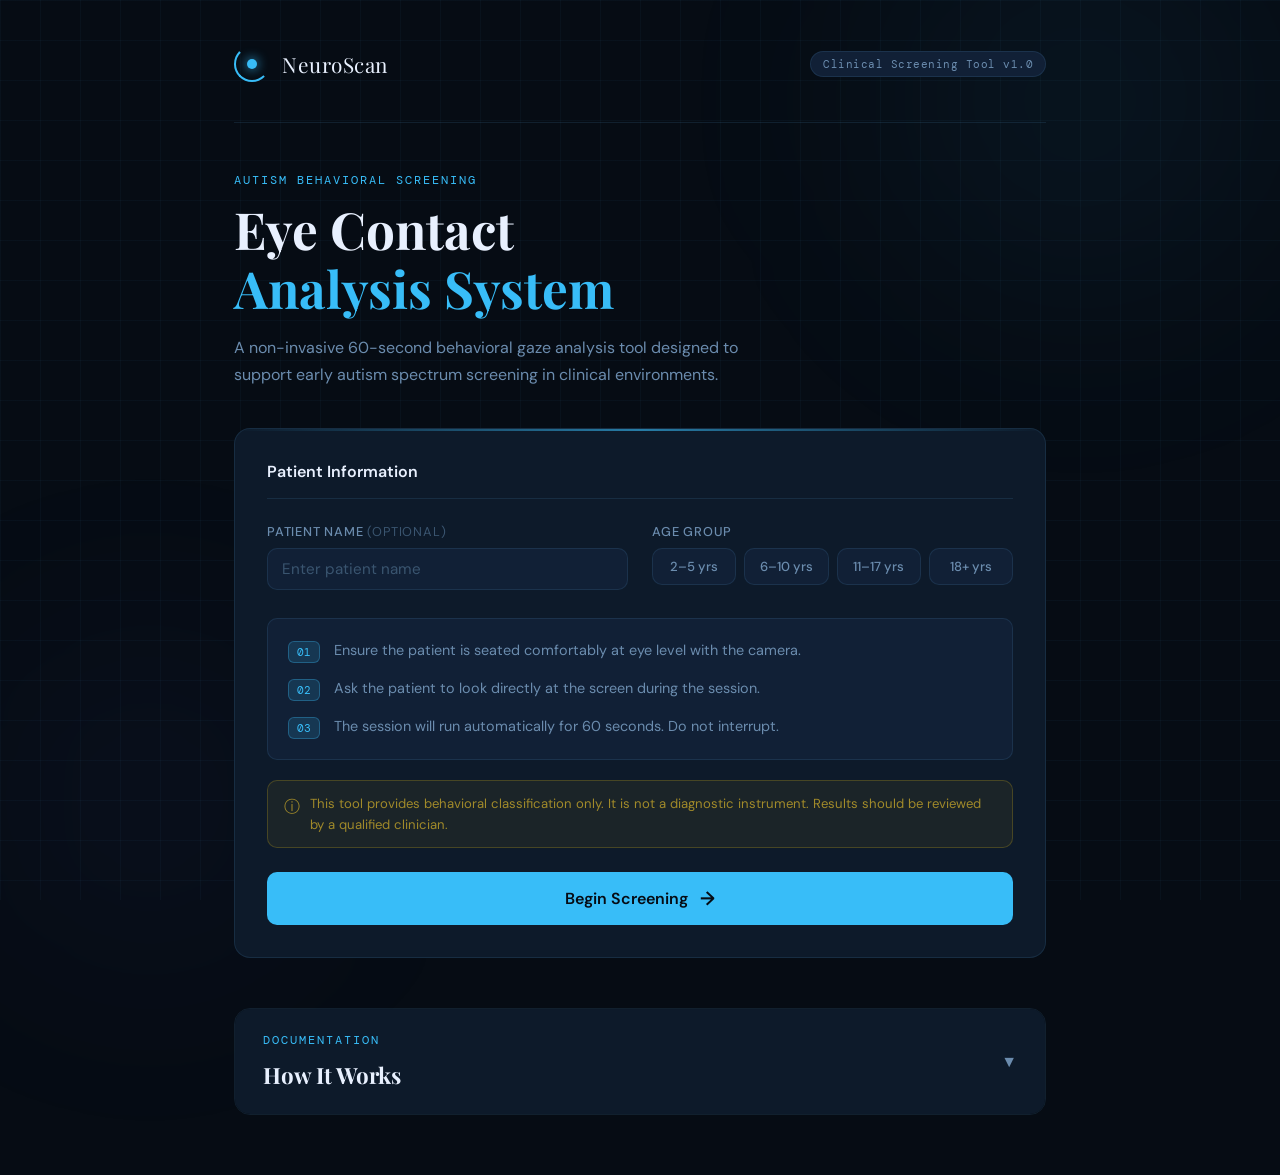
==== commit 614327ba: "add collapsible about section with model stats and how it works" ====
--- a/index.html
+++ b/index.html
@@ -237,14 +237,154 @@
             tool. It does not constitute a medical diagnosis. All results must
             be interpreted by a qualified healthcare professional.
           </p>
-          <button onclick="newSession()" class="btn-secondary">
-            &#8635; New Session
-          </button>
+          <div class="footer-buttons">
+            <button onclick="newSession()" class="btn-secondary">
+              &#8635; New Session
+            </button>
+            <button onclick="loadHistory()" class="btn-secondary btn-history">
+              &#9776; View History
+            </button>
+          </div>
+        </div>
+      </div>
+
+      <!-- ABOUT SECTION -->
+      <div class="about-section">
+        <div class="about-header" onclick="toggleAbout()">
+          <div>
+            <p class="section-eyebrow">Documentation</p>
+            <h2 class="about-title">How It Works</h2>
+          </div>
+          <div class="about-toggle" id="aboutToggle">&#9660;</div>
+        </div>
+
+        <div class="about-body hidden" id="aboutBody">
+          <div class="about-grid">
+            <div class="about-card">
+              <div class="about-card-num">01</div>
+              <h4 class="about-card-title">What Is Measured</h4>
+              <p class="about-card-text">
+                The system tracks 11 behavioral metrics using your webcam,
+                including eye contact percentage, blink rate, gaze variance,
+                fixation count, and inter-blink interval, during a 60-second
+                session.
+              </p>
+            </div>
+
+            <div class="about-card">
+              <div class="about-card-num">02</div>
+              <h4 class="about-card-title">How the ML Model Works</h4>
+              <p class="about-card-text">
+                A Random Forest classifier trained on 92 labeled sessions
+                (46 typical, 46 atypical) analyzes the extracted metrics and
+                classifies gaze behavior. The model achieved 84% accuracy with
+                cross-validation.
+              </p>
+            </div>
+
+            <div class="about-card">
+              <div class="about-card-num">03</div>
+              <h4 class="about-card-title">What Typical Means</h4>
+              <p class="about-card-text">
+                Typical gaze behavior indicates eye contact percentage and
+                fixation patterns consistent with normative behavioral data. It
+                does not mean the person has no condition, only that gaze
+                patterns appear within expected range.
+              </p>
+            </div>
+
+            <div class="about-card">
+              <div class="about-card-num">04</div>
+              <h4 class="about-card-title">What Atypical Means</h4>
+              <p class="about-card-text">
+                Atypical gaze behavior indicates patterns outside the normative
+                range, including reduced eye contact, irregular fixations, or
+                high gaze variance. This is a behavioral flag, not a diagnosis
+                of autism.
+              </p>
+            </div>
+
+            <div class="about-card">
+              <div class="about-card-num">05</div>
+              <h4 class="about-card-title">System Limitations</h4>
+              <p class="about-card-text">
+                This tool is a behavioral screening aid only. Lighting
+                conditions, camera quality, and patient cooperation can affect
+                results. It cannot replace a formal clinical evaluation or
+                standardized diagnostic assessment.
+              </p>
+            </div>
+
+            <div class="about-card">
+              <div class="about-card-num">06</div>
+              <h4 class="about-card-title">Intended Use</h4>
+              <p class="about-card-text">
+                Designed for use at hospital entry points as a first-level
+                behavioral screening tool. Results should always be reviewed by
+                a qualified clinician before any action is taken.
+              </p>
+            </div>
+          </div>
+
+          <div class="model-stats">
+            <div class="stat-item">
+              <p class="stat-value">84%</p>
+              <p class="stat-label">Model Accuracy</p>
+            </div>
+            <div class="stat-item">
+              <p class="stat-value">92</p>
+              <p class="stat-label">Training Sessions</p>
+            </div>
+            <div class="stat-item">
+              <p class="stat-value">11</p>
+              <p class="stat-label">Behavioral Features</p>
+            </div>
+            <div class="stat-item">
+              <p class="stat-value">60s</p>
+              <p class="stat-label">Session Duration</p>
+            </div>
+          </div>
         </div>
       </div>
 
       <!-- ERROR -->
       <div id="status" class="hidden error-msg"></div>
+
+      <!-- SESSION HISTORY -->
+      <div id="historySection" class="screen hidden">
+        <div class="history-header">
+          <div>
+            <p class="section-eyebrow">Session Log</p>
+            <h2 class="history-title">Screening History</h2>
+          </div>
+          <button
+            onclick="toggleHistory()"
+            class="btn-secondary"
+            id="historyToggleBtn"
+          >
+            &#9650; Hide History
+          </button>
+        </div>
+
+        <div class="history-table-wrap">
+          <table class="history-table">
+            <thead>
+              <tr>
+                <th>Date</th>
+                <th>Time</th>
+                <th>Name</th>
+                <th>Age</th>
+                <th>Eye Contact</th>
+                <th>Blink Rate</th>
+                <th>Fixations</th>
+                <th>Result</th>
+                <th>Confidence</th>
+              </tr>
+            </thead>
+            <tbody id="historyBody"></tbody>
+          </table>
+        </div>
+      </div>
     </div>
 
     <script>
@@ -299,6 +439,7 @@
       }
 
       function showResult(result) {
+        saveSession(result);
         document.getElementById("running").classList.add("hidden");
         document.getElementById("report").classList.remove("hidden");
 
@@ -417,8 +558,81 @@
         document.getElementById("patientName").value = "";
         document.getElementById("report").classList.add("hidden");
         document.getElementById("status").classList.add("hidden");
+        document.getElementById("historySection").classList.add("hidden");
         document.getElementById("progressFill").style.width = "0%";
+        document.getElementById("progressTimer").innerText = "60s remaining";
         document.getElementById("welcome").classList.remove("hidden");
+      }
+
+      function saveSession(result) {
+        const name = document.getElementById("patientName").value || "Anonymous";
+        fetch("/save-session", {
+          method: "POST",
+          headers: { "Content-Type": "application/json" },
+          body: JSON.stringify({
+            name: name,
+            age_group: selectedAge,
+            prediction: result.prediction,
+            confidence: result.confidence,
+            eye_contact: result.eye_contact,
+            blink_rate: result.blink_rate,
+            fixations: result.fixations,
+            gaze_variance: result.gaze_variance,
+          }),
+        });
+      }
+
+      function loadHistory() {
+        fetch("/get-history")
+          .then((res) => res.json())
+          .then((sessions) => {
+            const tbody = document.getElementById("historyBody");
+            tbody.innerHTML = "";
+
+            if (sessions.length === 0) {
+              tbody.innerHTML =
+                '<tr><td colspan="9" class="no-data">No sessions recorded yet.</td></tr>';
+            } else {
+              sessions.forEach((s) => {
+                const isTypical = s.prediction === "Typical";
+                tbody.innerHTML += `
+                    <tr>
+                        <td>${s.date}</td>
+                        <td class="mono">${s.time}</td>
+                        <td>${s.name}</td>
+                        <td>${s.age_group}</td>
+                        <td>${s.eye_contact}%</td>
+                        <td>${s.blink_rate}/min</td>
+                        <td>${s.fixations}</td>
+                        <td>
+                            <span class="badge ${isTypical ? "badge-typical" : "badge-atypical"}">
+                                ${s.prediction}
+                            </span>
+                        </td>
+                        <td class="mono">${s.confidence}%</td>
+                    </tr>`;
+              });
+            }
+
+            document.getElementById("historySection").classList.remove("hidden");
+            document
+              .getElementById("historySection")
+              .scrollIntoView({ behavior: "smooth" });
+          });
+      }
+
+      function toggleHistory() {
+        const section = document.getElementById("historySection");
+        section.classList.add("hidden");
+      }
+
+      function toggleAbout() {
+        const body = document.getElementById("aboutBody");
+        const toggle = document.getElementById("aboutToggle");
+        body.classList.toggle("hidden");
+        toggle.innerHTML = body.classList.contains("hidden")
+          ? "&#9660;"
+          : "&#9650;";
       }
     </script>
   </body>
--- a/styles.css
+++ b/styles.css
@@ -917,3 +917,226 @@
   font-size: 0.9rem;
   margin-top: 20px;
 }
+
+/* ========= HISTORY ========= */
+.history-header {
+  display: flex;
+  justify-content: space-between;
+  align-items: flex-start;
+  margin: 50px 0 20px;
+  padding-top: 30px;
+  border-top: 1px solid var(--border);
+}
+
+.history-title {
+  font-family: var(--font-display);
+  font-size: 1.6rem;
+  margin-top: 6px;
+}
+
+.history-table-wrap {
+  overflow-x: auto;
+  border: 1px solid var(--border);
+  border-radius: var(--radius);
+}
+
+.history-table {
+  width: 100%;
+  border-collapse: collapse;
+  font-size: 0.85rem;
+}
+
+.history-table thead {
+  background: var(--surface2);
+  border-bottom: 1px solid var(--border);
+}
+
+.history-table th {
+  padding: 12px 16px;
+  text-align: left;
+  font-family: var(--font-mono);
+  font-size: 0.7rem;
+  text-transform: uppercase;
+  letter-spacing: 0.8px;
+  color: var(--text-muted);
+  white-space: nowrap;
+}
+
+.history-table td {
+  padding: 12px 16px;
+  border-bottom: 1px solid var(--border);
+  color: var(--text-muted);
+}
+
+.history-table tr:last-child td {
+  border-bottom: none;
+}
+
+.history-table tr:hover td {
+  background: var(--surface2);
+  color: var(--text);
+}
+
+.mono {
+  font-family: var(--font-mono);
+  font-size: 0.8rem;
+}
+
+.badge {
+  display: inline-block;
+  padding: 3px 10px;
+  border-radius: 20px;
+  font-size: 0.75rem;
+  font-weight: 600;
+}
+
+.badge-typical {
+  background: var(--green-dim);
+  color: var(--green);
+  border: 1px solid rgba(34, 197, 94, 0.3);
+}
+
+.badge-atypical {
+  background: var(--red-dim);
+  color: var(--red);
+  border: 1px solid rgba(239, 68, 68, 0.3);
+}
+
+.no-data {
+  text-align: center;
+  color: var(--text-dim);
+  padding: 30px !important;
+}
+
+.footer-buttons {
+  display: flex;
+  gap: 10px;
+  flex-wrap: wrap;
+}
+
+.btn-history {
+  color: var(--accent) !important;
+  border-color: rgba(56, 189, 248, 0.3) !important;
+}
+
+/* ========= ABOUT SECTION ========= */
+.about-section {
+  margin-top: 50px;
+  border: 1px solid var(--border);
+  border-radius: var(--radius);
+  overflow: hidden;
+}
+
+.about-header {
+  display: flex;
+  justify-content: space-between;
+  align-items: center;
+  padding: 24px 28px;
+  background: var(--surface);
+  cursor: pointer;
+  transition: var(--transition);
+}
+
+.about-header:hover {
+  background: var(--surface2);
+}
+
+.about-title {
+  font-family: var(--font-display);
+  font-size: 1.4rem;
+  margin-top: 6px;
+}
+
+.about-toggle {
+  font-size: 1rem;
+  color: var(--text-muted);
+  transition: var(--transition);
+}
+
+.about-body {
+  padding: 28px;
+  border-top: 1px solid var(--border);
+}
+
+.about-grid {
+  display: grid;
+  grid-template-columns: repeat(2, 1fr);
+  gap: 16px;
+  margin-bottom: 28px;
+}
+
+@media (max-width: 600px) {
+  .about-grid {
+    grid-template-columns: 1fr;
+  }
+}
+
+.about-card {
+  background: var(--surface2);
+  border: 1px solid var(--border);
+  border-radius: var(--radius-sm);
+  padding: 20px;
+  transition: var(--transition);
+}
+
+.about-card:hover {
+  border-color: var(--border-bright);
+  transform: translateY(-2px);
+}
+
+.about-card-num {
+  font-family: var(--font-mono);
+  font-size: 0.7rem;
+  color: var(--accent);
+  background: var(--accent-glow);
+  border: 1px solid rgba(56, 189, 248, 0.3);
+  border-radius: 6px;
+  padding: 3px 8px;
+  display: inline-block;
+  margin-bottom: 12px;
+}
+
+.about-card-title {
+  font-size: 0.95rem;
+  font-weight: 600;
+  color: var(--text);
+  margin-bottom: 8px;
+}
+
+.about-card-text {
+  font-size: 0.85rem;
+  color: var(--text-muted);
+  line-height: 1.7;
+}
+
+.model-stats {
+  display: grid;
+  grid-template-columns: repeat(4, 1fr);
+  gap: 14px;
+  background: var(--surface2);
+  border: 1px solid var(--border);
+  border-radius: var(--radius-sm);
+  padding: 20px;
+  text-align: center;
+}
+
+@media (max-width: 500px) {
+  .model-stats {
+    grid-template-columns: repeat(2, 1fr);
+  }
+}
+
+.stat-value {
+  font-family: var(--font-display);
+  font-size: 1.8rem;
+  color: var(--accent);
+  margin-bottom: 4px;
+}
+
+.stat-label {
+  font-family: var(--font-mono);
+  font-size: 0.7rem;
+  color: var(--text-muted);
+  text-transform: uppercase;
+  letter-spacing: 0.8px;
+}
